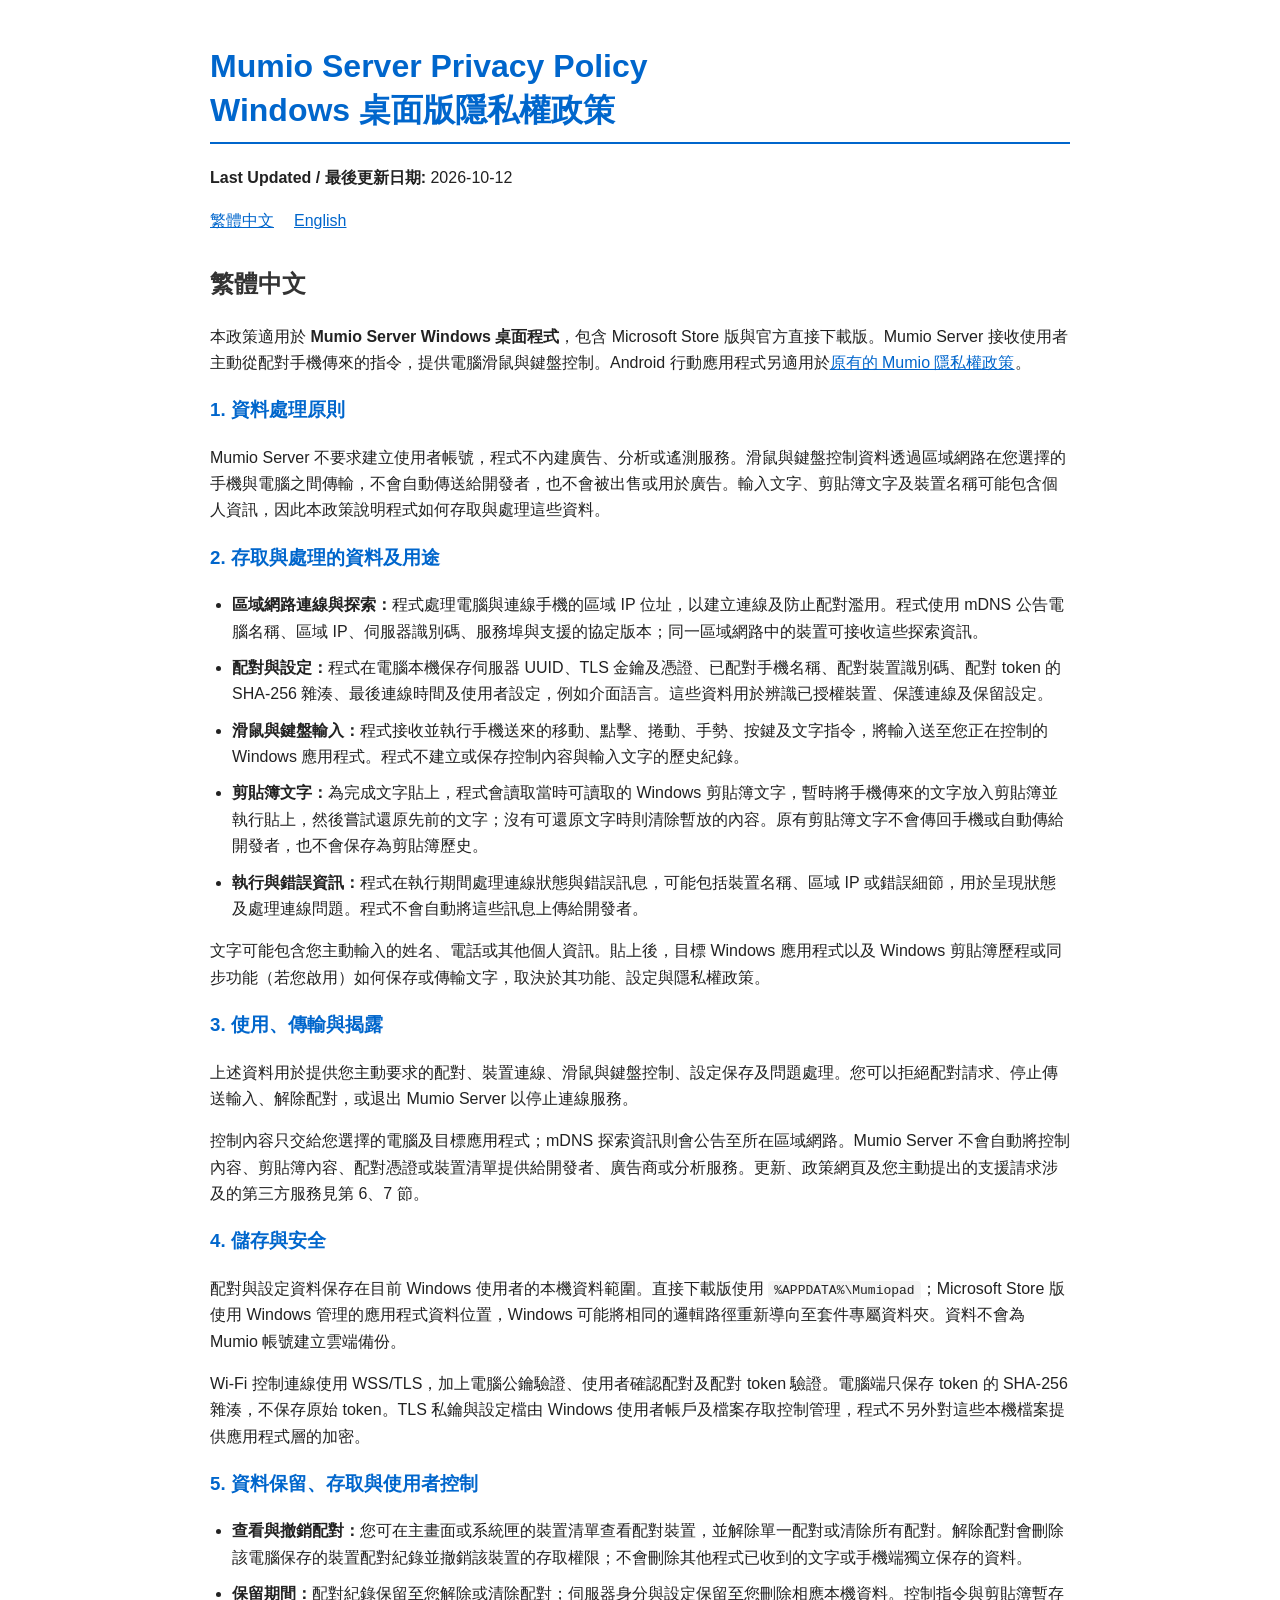
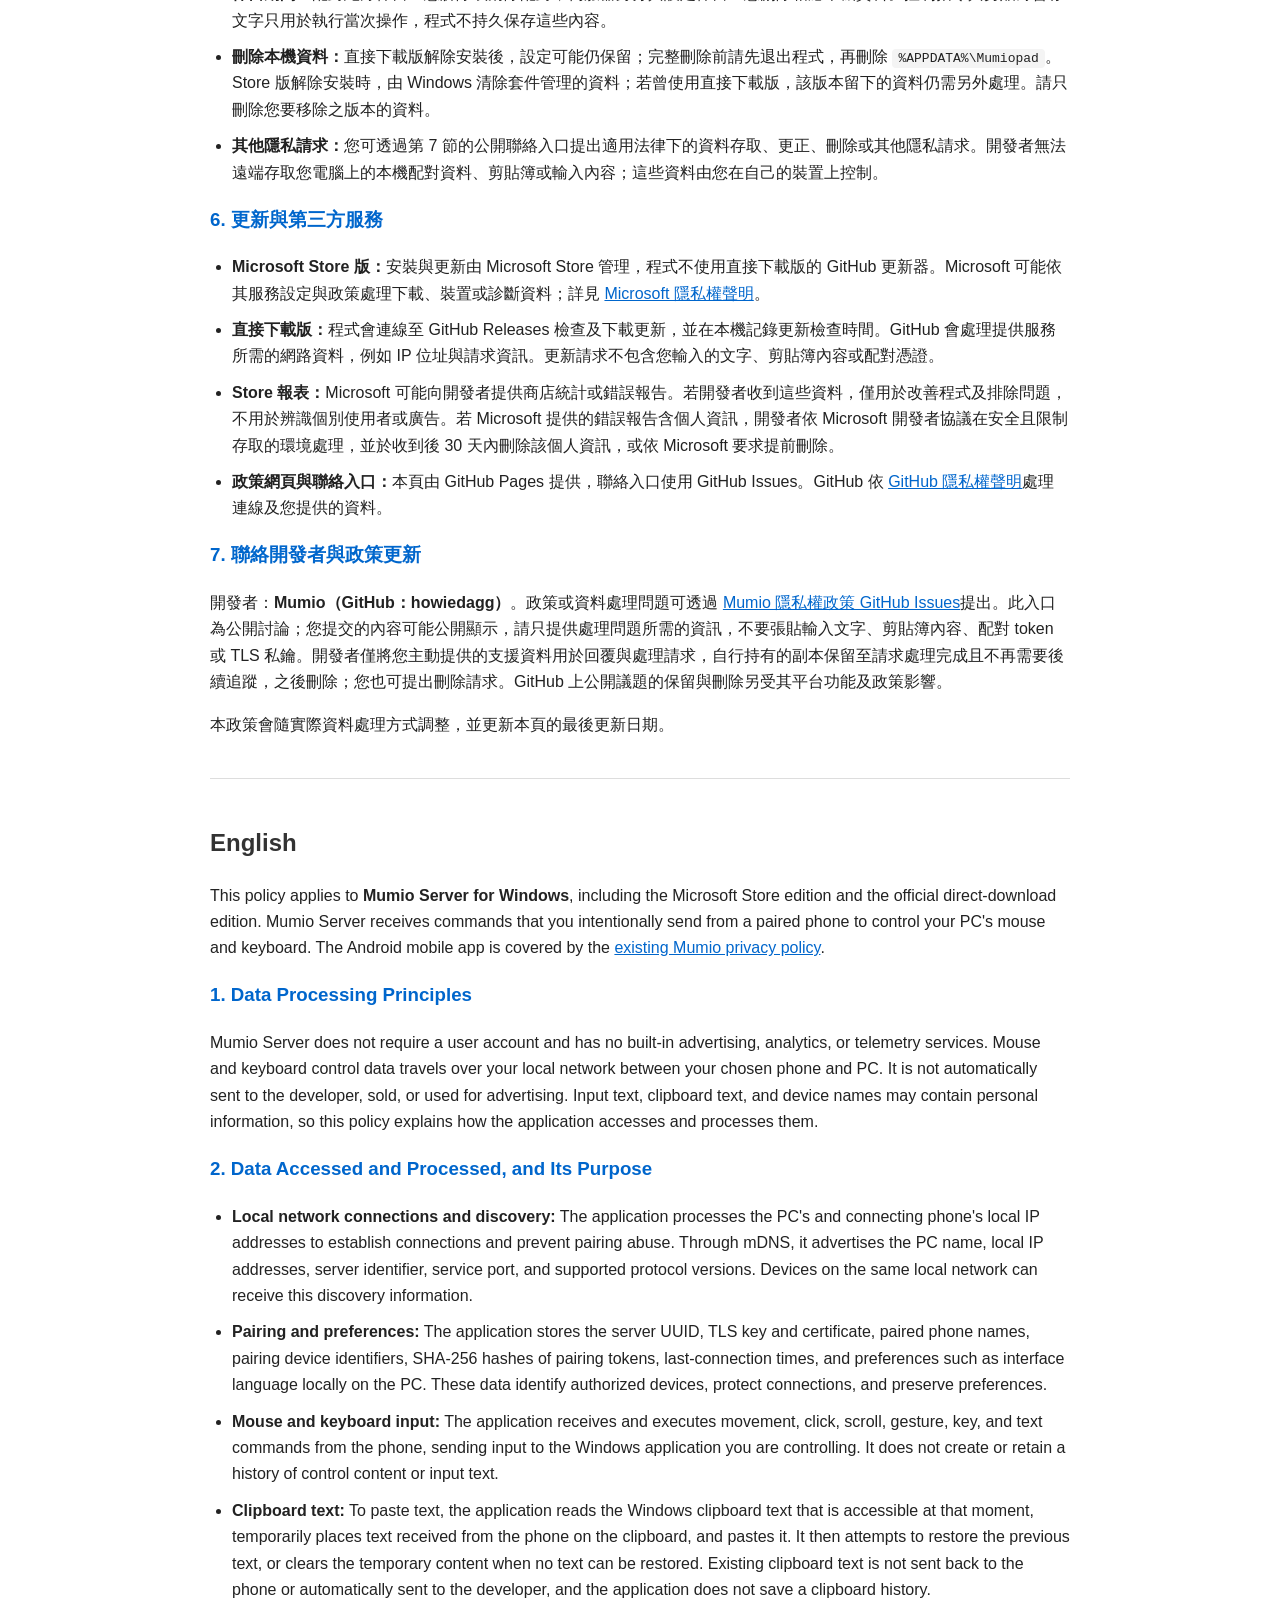
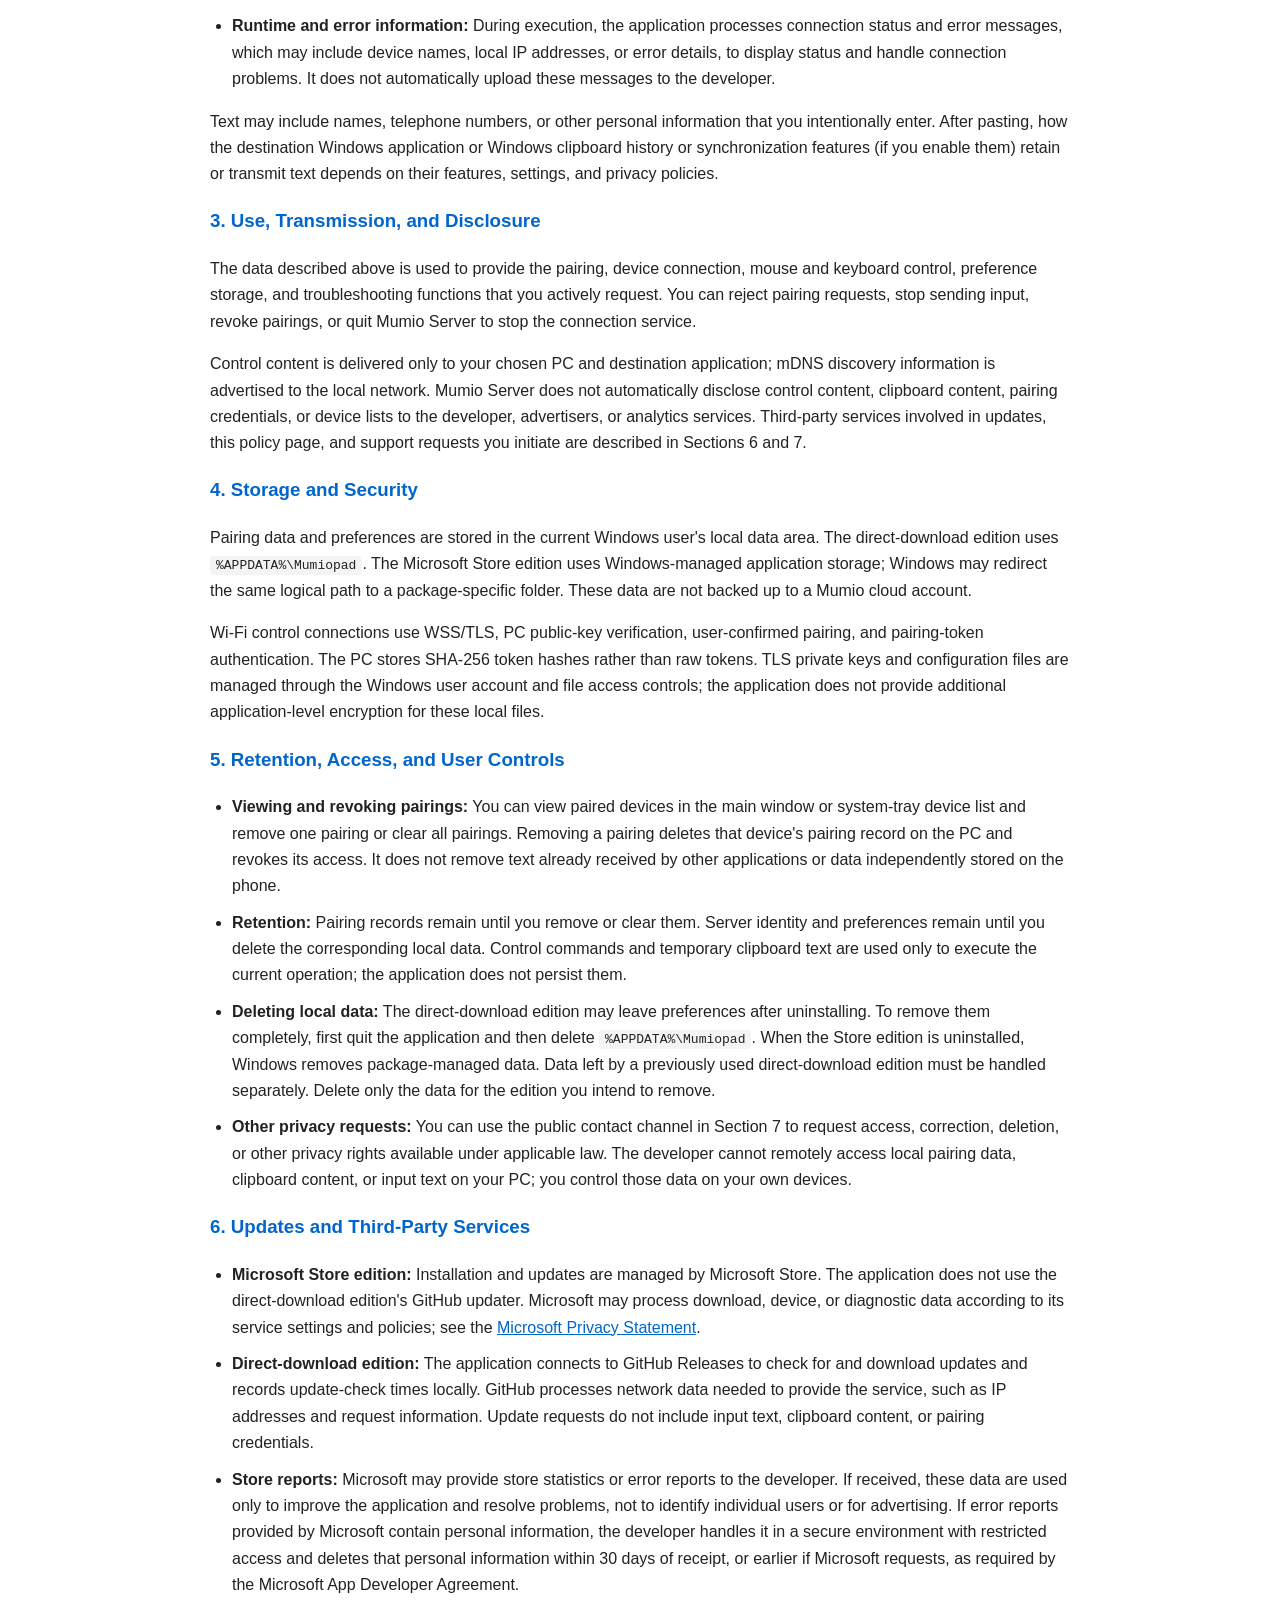
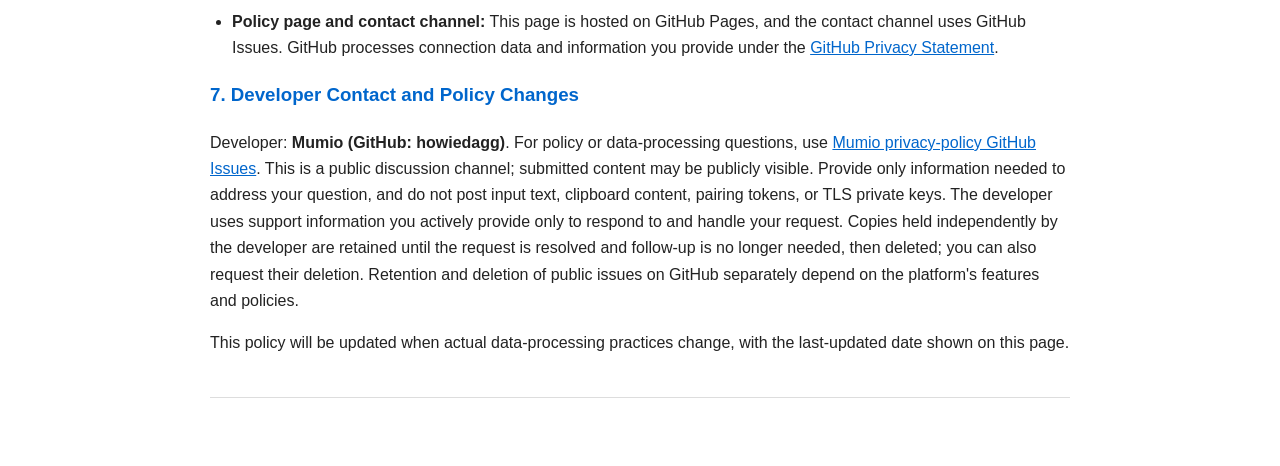
==== windows.html @ ada6849e "新增 Windows 桌面版專屬隱私權政策" ====
<!DOCTYPE html>
<html lang="zh-TW">
<head>
    <meta charset="UTF-8">
    <meta name="viewport" content="width=device-width, initial-scale=1.0">
    <meta name="description" content="Privacy policy for Mumio Server, the Windows wireless touchpad and keyboard companion. Mumio Server Windows 桌面版隱私權政策。">
    <title>Mumio Server Privacy Policy / Windows 桌面版隱私權政策</title>
    <style>
        :root { color-scheme: light dark; --background: #fff; --text: #222; --heading: #333; --accent: #0066cc; --border: #ddd; --code: #f4f4f4; }
        @media (prefers-color-scheme: dark) { :root { --background: #15171a; --text: #e5e7eb; --heading: #f3f4f6; --accent: #8ab4ff; --border: #42464d; --code: #252932; } }
        body { font-family: -apple-system, BlinkMacSystemFont, "Segoe UI", Roboto, Helvetica, Arial, sans-serif; line-height: 1.65; max-width: 860px; margin: 0 auto; padding: 24px; background: var(--background); color: var(--text); overflow-wrap: anywhere; }
        h1 { color: var(--accent); border-bottom: 2px solid var(--accent); padding-bottom: 10px; line-height: 1.35; }
        h2 { color: var(--heading); margin-top: 30px; }
        h3 { color: var(--accent); }
        section { margin-bottom: 44px; padding-bottom: 24px; border-bottom: 1px solid var(--border); }
        code { background: var(--code); padding: 2px 6px; border-radius: 4px; }
        ul { padding-left: 22px; }
        li { margin-bottom: 10px; }
        a { color: var(--accent); }
        a:focus-visible { outline: 2px solid var(--accent); outline-offset: 4px; }
        nav a + a { margin-left: 20px; }
        @media (max-width: 480px) { body { padding: 16px; } h1 { font-size: 1.75rem; } }
    </style>
</head>
<body>
    <header>
        <h1>Mumio Server Privacy Policy<br>Windows 桌面版隱私權政策</h1>
        <p><strong>Last Updated / 最後更新日期:</strong> <time datetime="2026-10-12">2026-10-12</time></p>
        <nav aria-label="Language / 語言"><a href="#zh-TW" lang="zh-TW">繁體中文</a><a href="#en" lang="en">English</a></nav>
    </header>
    <main>
        <section lang="zh-TW" aria-labelledby="zh-TW">
            <h2 id="zh-TW">繁體中文</h2>
            <p>本政策適用於 <strong>Mumio Server Windows 桌面程式</strong>，包含 Microsoft Store 版與官方直接下載版。Mumio Server 接收使用者主動從配對手機傳來的指令，提供電腦滑鼠與鍵盤控制。Android 行動應用程式另適用於<a href="index.html">原有的 Mumio 隱私權政策</a>。</p>

            <h3>1. 資料處理原則</h3>
            <p>Mumio Server 不要求建立使用者帳號，程式不內建廣告、分析或遙測服務。滑鼠與鍵盤控制資料透過區域網路在您選擇的手機與電腦之間傳輸，不會自動傳送給開發者，也不會被出售或用於廣告。輸入文字、剪貼簿文字及裝置名稱可能包含個人資訊，因此本政策說明程式如何存取與處理這些資料。</p>

            <h3>2. 存取與處理的資料及用途</h3>
            <ul>
                <li><strong>區域網路連線與探索：</strong>程式處理電腦與連線手機的區域 IP 位址，以建立連線及防止配對濫用。程式使用 mDNS 公告電腦名稱、區域 IP、伺服器識別碼、服務埠與支援的協定版本；同一區域網路中的裝置可接收這些探索資訊。</li>
                <li><strong>配對與設定：</strong>程式在電腦本機保存伺服器 UUID、TLS 金鑰及憑證、已配對手機名稱、配對裝置識別碼、配對 token 的 SHA-256 雜湊、最後連線時間及使用者設定，例如介面語言。這些資料用於辨識已授權裝置、保護連線及保留設定。</li>
                <li><strong>滑鼠與鍵盤輸入：</strong>程式接收並執行手機送來的移動、點擊、捲動、手勢、按鍵及文字指令，將輸入送至您正在控制的 Windows 應用程式。程式不建立或保存控制內容與輸入文字的歷史紀錄。</li>
                <li><strong>剪貼簿文字：</strong>為完成文字貼上，程式會讀取當時可讀取的 Windows 剪貼簿文字，暫時將手機傳來的文字放入剪貼簿並執行貼上，然後嘗試還原先前的文字；沒有可還原文字時則清除暫放的內容。原有剪貼簿文字不會傳回手機或自動傳給開發者，也不會保存為剪貼簿歷史。</li>
                <li><strong>執行與錯誤資訊：</strong>程式在執行期間處理連線狀態與錯誤訊息，可能包括裝置名稱、區域 IP 或錯誤細節，用於呈現狀態及處理連線問題。程式不會自動將這些訊息上傳給開發者。</li>
            </ul>
            <p>文字可能包含您主動輸入的姓名、電話或其他個人資訊。貼上後，目標 Windows 應用程式以及 Windows 剪貼簿歷程或同步功能（若您啟用）如何保存或傳輸文字，取決於其功能、設定與隱私權政策。</p>

            <h3>3. 使用、傳輸與揭露</h3>
            <p>上述資料用於提供您主動要求的配對、裝置連線、滑鼠與鍵盤控制、設定保存及問題處理。您可以拒絕配對請求、停止傳送輸入、解除配對，或退出 Mumio Server 以停止連線服務。</p>
            <p>控制內容只交給您選擇的電腦及目標應用程式；mDNS 探索資訊則會公告至所在區域網路。Mumio Server 不會自動將控制內容、剪貼簿內容、配對憑證或裝置清單提供給開發者、廣告商或分析服務。更新、政策網頁及您主動提出的支援請求涉及的第三方服務見第 6、7 節。</p>

            <h3>4. 儲存與安全</h3>
            <p>配對與設定資料保存在目前 Windows 使用者的本機資料範圍。直接下載版使用 <code>%APPDATA%\Mumiopad</code>；Microsoft Store 版使用 Windows 管理的應用程式資料位置，Windows 可能將相同的邏輯路徑重新導向至套件專屬資料夾。資料不會為 Mumio 帳號建立雲端備份。</p>
            <p>Wi-Fi 控制連線使用 WSS/TLS，加上電腦公鑰驗證、使用者確認配對及配對 token 驗證。電腦端只保存 token 的 SHA-256 雜湊，不保存原始 token。TLS 私鑰與設定檔由 Windows 使用者帳戶及檔案存取控制管理，程式不另外對這些本機檔案提供應用程式層的加密。</p>

            <h3>5. 資料保留、存取與使用者控制</h3>
            <ul>
                <li><strong>查看與撤銷配對：</strong>您可在主畫面或系統匣的裝置清單查看配對裝置，並解除單一配對或清除所有配對。解除配對會刪除該電腦保存的裝置配對紀錄並撤銷該裝置的存取權限；不會刪除其他程式已收到的文字或手機端獨立保存的資料。</li>
                <li><strong>保留期間：</strong>配對紀錄保留至您解除或清除配對；伺服器身分與設定保留至您刪除相應本機資料。控制指令與剪貼簿暫存文字只用於執行當次操作，程式不持久保存這些內容。</li>
                <li><strong>刪除本機資料：</strong>直接下載版解除安裝後，設定可能仍保留；完整刪除前請先退出程式，再刪除 <code>%APPDATA%\Mumiopad</code>。Store 版解除安裝時，由 Windows 清除套件管理的資料；若曾使用直接下載版，該版本留下的資料仍需另外處理。請只刪除您要移除之版本的資料。</li>
                <li><strong>其他隱私請求：</strong>您可透過第 7 節的公開聯絡入口提出適用法律下的資料存取、更正、刪除或其他隱私請求。開發者無法遠端存取您電腦上的本機配對資料、剪貼簿或輸入內容；這些資料由您在自己的裝置上控制。</li>
            </ul>

            <h3>6. 更新與第三方服務</h3>
            <ul>
                <li><strong>Microsoft Store 版：</strong>安裝與更新由 Microsoft Store 管理，程式不使用直接下載版的 GitHub 更新器。Microsoft 可能依其服務設定與政策處理下載、裝置或診斷資料；詳見 <a href="https://privacy.microsoft.com/privacystatement">Microsoft 隱私權聲明</a>。</li>
                <li><strong>直接下載版：</strong>程式會連線至 GitHub Releases 檢查及下載更新，並在本機記錄更新檢查時間。GitHub 會處理提供服務所需的網路資料，例如 IP 位址與請求資訊。更新請求不包含您輸入的文字、剪貼簿內容或配對憑證。</li>
                <li><strong>Store 報表：</strong>Microsoft 可能向開發者提供商店統計或錯誤報告。若開發者收到這些資料，僅用於改善程式及排除問題，不用於辨識個別使用者或廣告。若 Microsoft 提供的錯誤報告含個人資訊，開發者依 Microsoft 開發者協議在安全且限制存取的環境處理，並於收到後 30 天內刪除該個人資訊，或依 Microsoft 要求提前刪除。</li>
                <li><strong>政策網頁與聯絡入口：</strong>本頁由 GitHub Pages 提供，聯絡入口使用 GitHub Issues。GitHub 依 <a href="https://docs.github.com/en/site-policy/privacy-policies/github-general-privacy-statement">GitHub 隱私權聲明</a>處理連線及您提供的資料。</li>
            </ul>

            <h3>7. 聯絡開發者與政策更新</h3>
            <p>開發者：<strong>Mumio（GitHub：howiedagg）</strong>。政策或資料處理問題可透過 <a href="https://github.com/howiedagg/mumiopad-privacy-policy/issues">Mumio 隱私權政策 GitHub Issues</a>提出。此入口為公開討論；您提交的內容可能公開顯示，請只提供處理問題所需的資訊，不要張貼輸入文字、剪貼簿內容、配對 token 或 TLS 私鑰。開發者僅將您主動提供的支援資料用於回覆與處理請求，自行持有的副本保留至請求處理完成且不再需要後續追蹤，之後刪除；您也可提出刪除請求。GitHub 上公開議題的保留與刪除另受其平台功能及政策影響。</p>
            <p>本政策會隨實際資料處理方式調整，並更新本頁的最後更新日期。</p>
        </section>

        <section lang="en" aria-labelledby="en">
            <h2 id="en">English</h2>
            <p>This policy applies to <strong>Mumio Server for Windows</strong>, including the Microsoft Store edition and the official direct-download edition. Mumio Server receives commands that you intentionally send from a paired phone to control your PC's mouse and keyboard. The Android mobile app is covered by the <a href="index.html">existing Mumio privacy policy</a>.</p>

            <h3>1. Data Processing Principles</h3>
            <p>Mumio Server does not require a user account and has no built-in advertising, analytics, or telemetry services. Mouse and keyboard control data travels over your local network between your chosen phone and PC. It is not automatically sent to the developer, sold, or used for advertising. Input text, clipboard text, and device names may contain personal information, so this policy explains how the application accesses and processes them.</p>

            <h3>2. Data Accessed and Processed, and Its Purpose</h3>
            <ul>
                <li><strong>Local network connections and discovery:</strong> The application processes the PC's and connecting phone's local IP addresses to establish connections and prevent pairing abuse. Through mDNS, it advertises the PC name, local IP addresses, server identifier, service port, and supported protocol versions. Devices on the same local network can receive this discovery information.</li>
                <li><strong>Pairing and preferences:</strong> The application stores the server UUID, TLS key and certificate, paired phone names, pairing device identifiers, SHA-256 hashes of pairing tokens, last-connection times, and preferences such as interface language locally on the PC. These data identify authorized devices, protect connections, and preserve preferences.</li>
                <li><strong>Mouse and keyboard input:</strong> The application receives and executes movement, click, scroll, gesture, key, and text commands from the phone, sending input to the Windows application you are controlling. It does not create or retain a history of control content or input text.</li>
                <li><strong>Clipboard text:</strong> To paste text, the application reads the Windows clipboard text that is accessible at that moment, temporarily places text received from the phone on the clipboard, and pastes it. It then attempts to restore the previous text, or clears the temporary content when no text can be restored. Existing clipboard text is not sent back to the phone or automatically sent to the developer, and the application does not save a clipboard history.</li>
                <li><strong>Runtime and error information:</strong> During execution, the application processes connection status and error messages, which may include device names, local IP addresses, or error details, to display status and handle connection problems. It does not automatically upload these messages to the developer.</li>
            </ul>
            <p>Text may include names, telephone numbers, or other personal information that you intentionally enter. After pasting, how the destination Windows application or Windows clipboard history or synchronization features (if you enable them) retain or transmit text depends on their features, settings, and privacy policies.</p>

            <h3>3. Use, Transmission, and Disclosure</h3>
            <p>The data described above is used to provide the pairing, device connection, mouse and keyboard control, preference storage, and troubleshooting functions that you actively request. You can reject pairing requests, stop sending input, revoke pairings, or quit Mumio Server to stop the connection service.</p>
            <p>Control content is delivered only to your chosen PC and destination application; mDNS discovery information is advertised to the local network. Mumio Server does not automatically disclose control content, clipboard content, pairing credentials, or device lists to the developer, advertisers, or analytics services. Third-party services involved in updates, this policy page, and support requests you initiate are described in Sections 6 and 7.</p>

            <h3>4. Storage and Security</h3>
            <p>Pairing data and preferences are stored in the current Windows user's local data area. The direct-download edition uses <code>%APPDATA%\Mumiopad</code>. The Microsoft Store edition uses Windows-managed application storage; Windows may redirect the same logical path to a package-specific folder. These data are not backed up to a Mumio cloud account.</p>
            <p>Wi-Fi control connections use WSS/TLS, PC public-key verification, user-confirmed pairing, and pairing-token authentication. The PC stores SHA-256 token hashes rather than raw tokens. TLS private keys and configuration files are managed through the Windows user account and file access controls; the application does not provide additional application-level encryption for these local files.</p>

            <h3>5. Retention, Access, and User Controls</h3>
            <ul>
                <li><strong>Viewing and revoking pairings:</strong> You can view paired devices in the main window or system-tray device list and remove one pairing or clear all pairings. Removing a pairing deletes that device's pairing record on the PC and revokes its access. It does not remove text already received by other applications or data independently stored on the phone.</li>
                <li><strong>Retention:</strong> Pairing records remain until you remove or clear them. Server identity and preferences remain until you delete the corresponding local data. Control commands and temporary clipboard text are used only to execute the current operation; the application does not persist them.</li>
                <li><strong>Deleting local data:</strong> The direct-download edition may leave preferences after uninstalling. To remove them completely, first quit the application and then delete <code>%APPDATA%\Mumiopad</code>. When the Store edition is uninstalled, Windows removes package-managed data. Data left by a previously used direct-download edition must be handled separately. Delete only the data for the edition you intend to remove.</li>
                <li><strong>Other privacy requests:</strong> You can use the public contact channel in Section 7 to request access, correction, deletion, or other privacy rights available under applicable law. The developer cannot remotely access local pairing data, clipboard content, or input text on your PC; you control those data on your own devices.</li>
            </ul>

            <h3>6. Updates and Third-Party Services</h3>
            <ul>
                <li><strong>Microsoft Store edition:</strong> Installation and updates are managed by Microsoft Store. The application does not use the direct-download edition's GitHub updater. Microsoft may process download, device, or diagnostic data according to its service settings and policies; see the <a href="https://privacy.microsoft.com/privacystatement">Microsoft Privacy Statement</a>.</li>
                <li><strong>Direct-download edition:</strong> The application connects to GitHub Releases to check for and download updates and records update-check times locally. GitHub processes network data needed to provide the service, such as IP addresses and request information. Update requests do not include input text, clipboard content, or pairing credentials.</li>
                <li><strong>Store reports:</strong> Microsoft may provide store statistics or error reports to the developer. If received, these data are used only to improve the application and resolve problems, not to identify individual users or for advertising. If error reports provided by Microsoft contain personal information, the developer handles it in a secure environment with restricted access and deletes that personal information within 30 days of receipt, or earlier if Microsoft requests, as required by the Microsoft App Developer Agreement.</li>
                <li><strong>Policy page and contact channel:</strong> This page is hosted on GitHub Pages, and the contact channel uses GitHub Issues. GitHub processes connection data and information you provide under the <a href="https://docs.github.com/en/site-policy/privacy-policies/github-general-privacy-statement">GitHub Privacy Statement</a>.</li>
            </ul>

            <h3>7. Developer Contact and Policy Changes</h3>
            <p>Developer: <strong>Mumio (GitHub: howiedagg)</strong>. For policy or data-processing questions, use <a href="https://github.com/howiedagg/mumiopad-privacy-policy/issues">Mumio privacy-policy GitHub Issues</a>. This is a public discussion channel; submitted content may be publicly visible. Provide only information needed to address your question, and do not post input text, clipboard content, pairing tokens, or TLS private keys. The developer uses support information you actively provide only to respond to and handle your request. Copies held independently by the developer are retained until the request is resolved and follow-up is no longer needed, then deleted; you can also request their deletion. Retention and deletion of public issues on GitHub separately depend on the platform's features and policies.</p>
            <p>This policy will be updated when actual data-processing practices change, with the last-updated date shown on this page.</p>
        </section>
    </main>
</body>
</html>
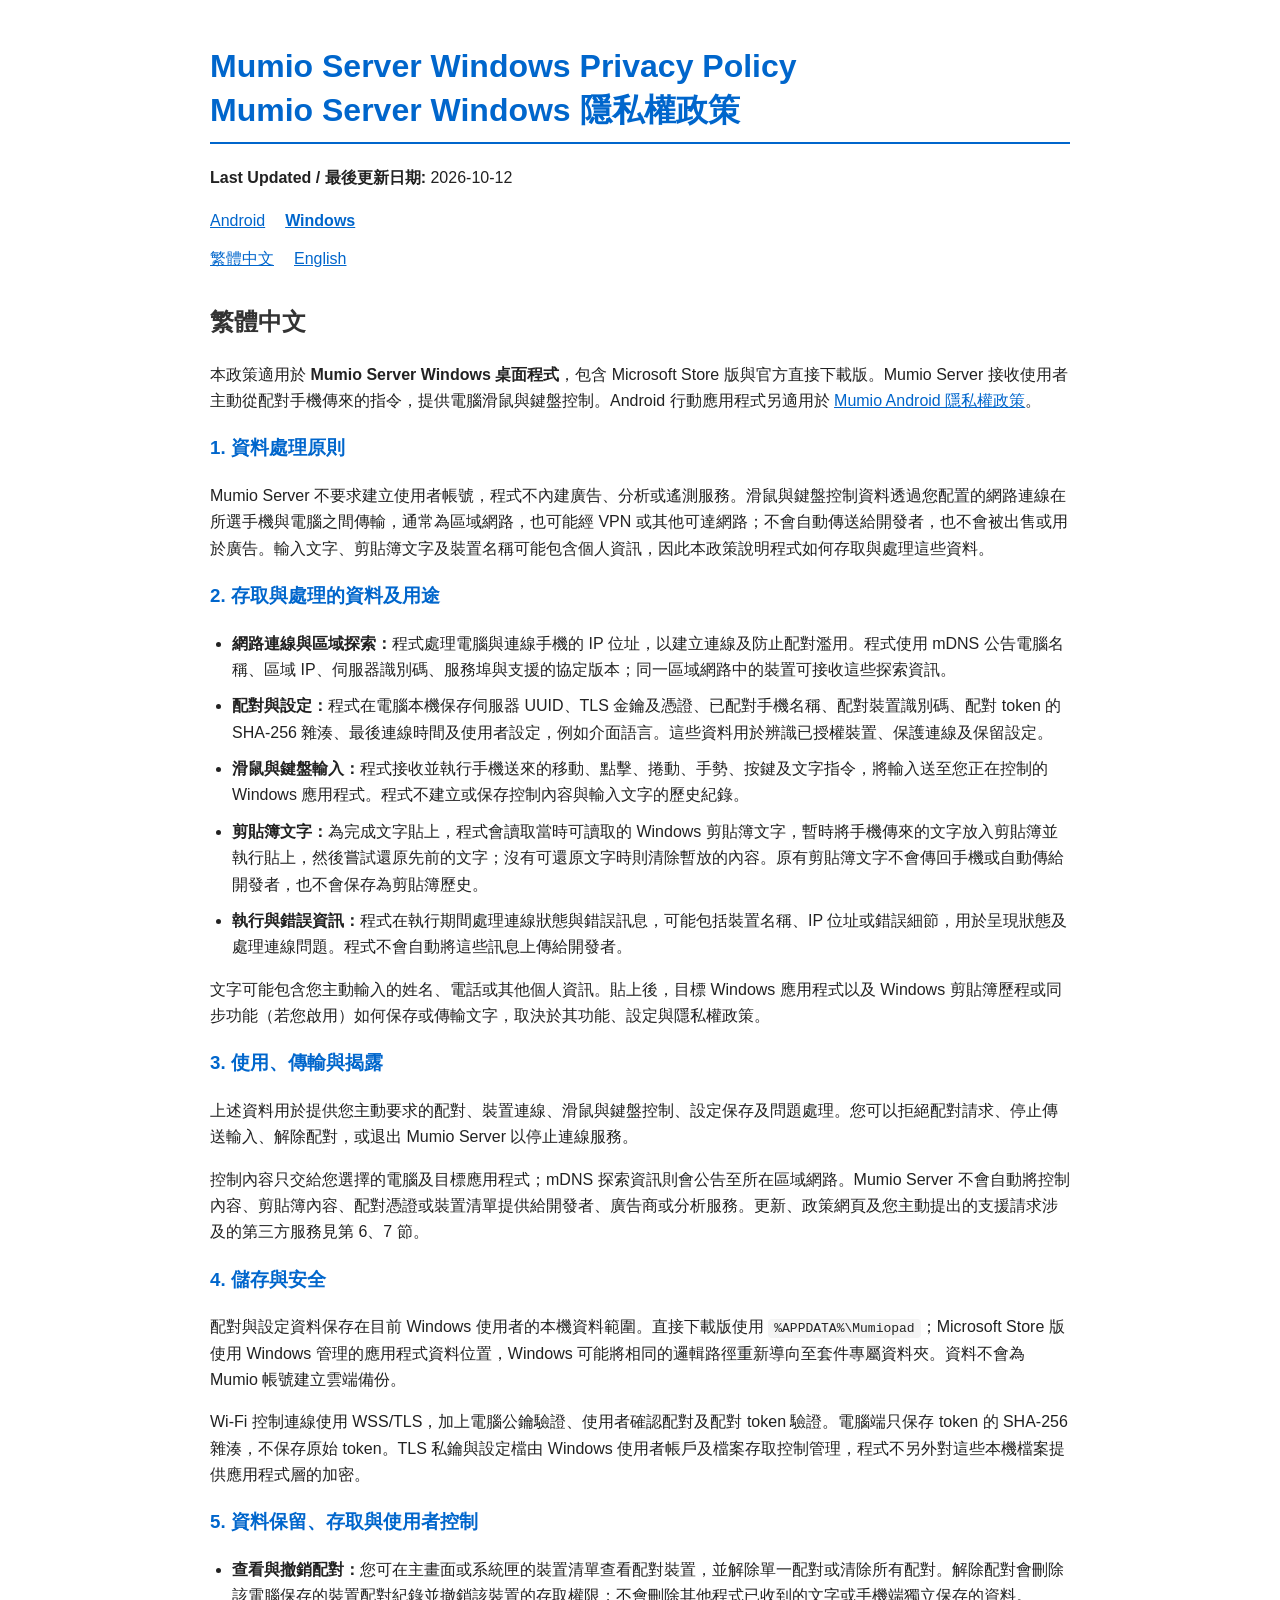
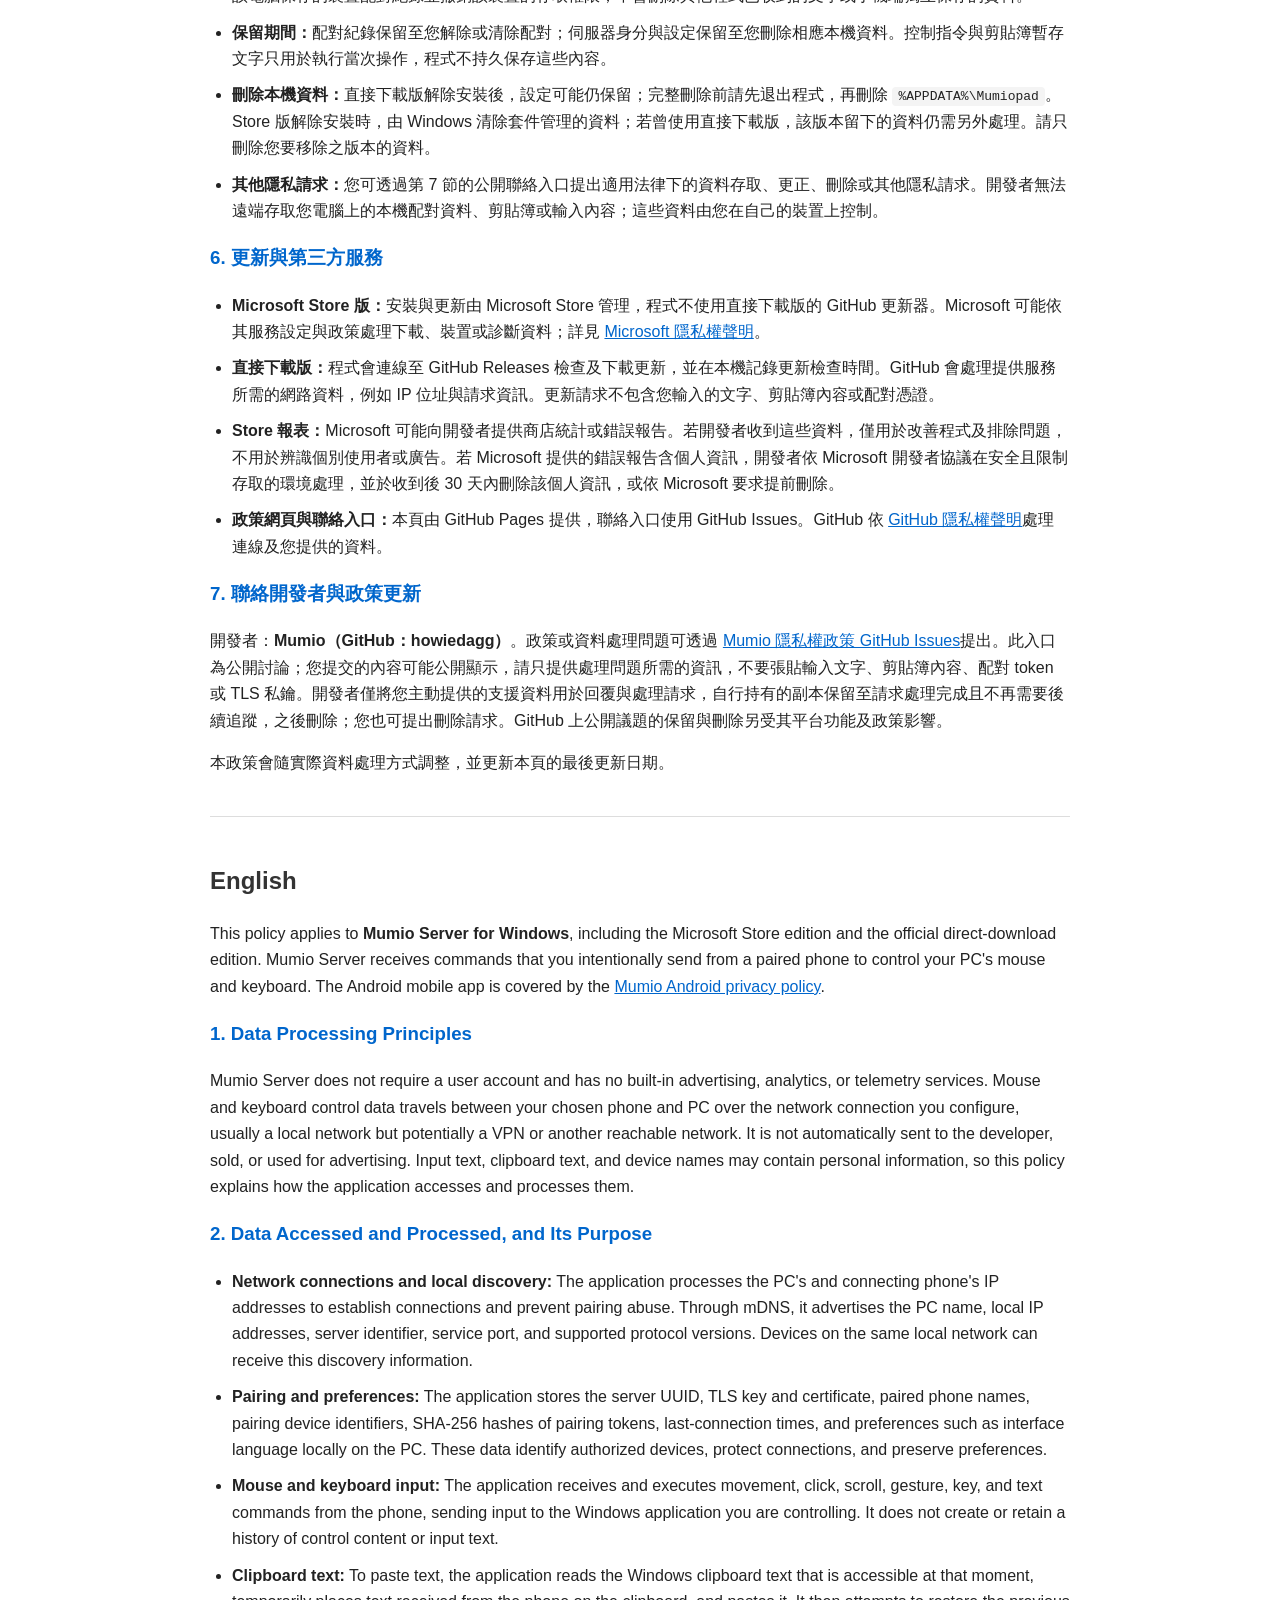
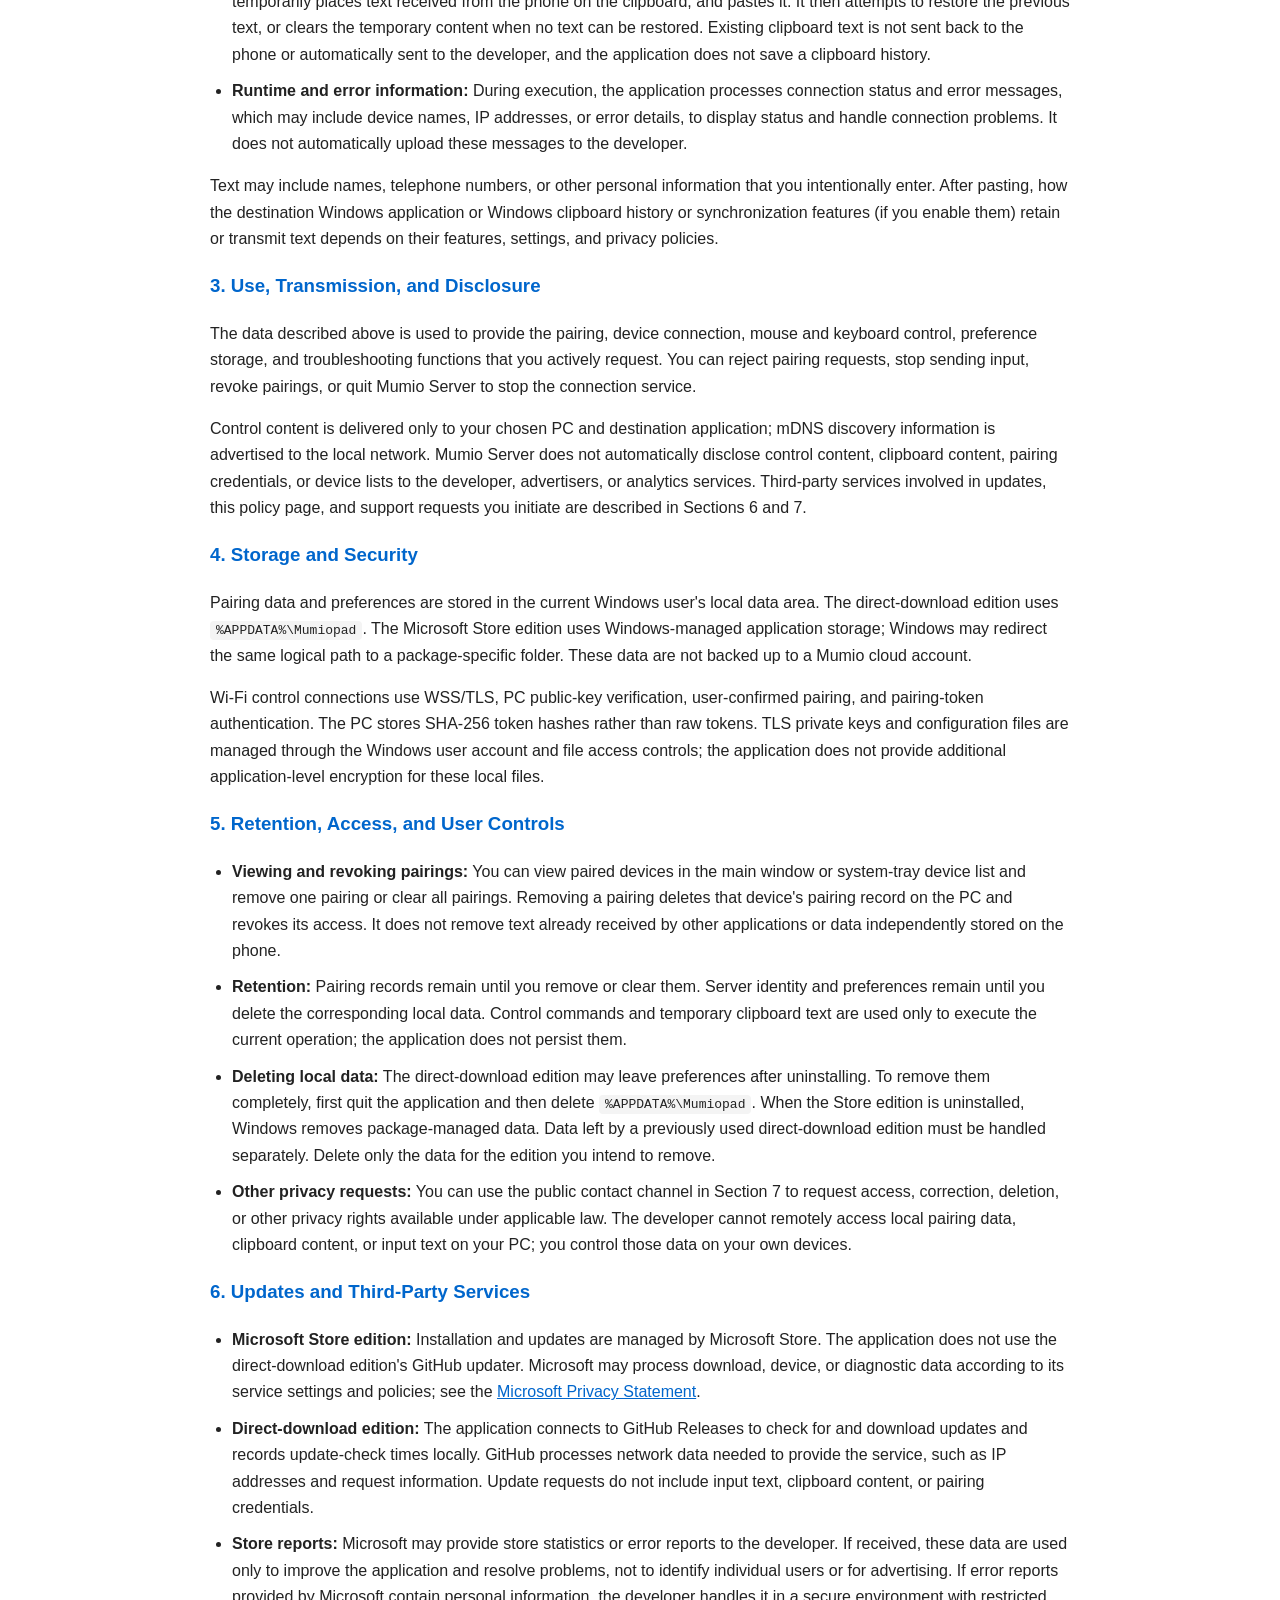
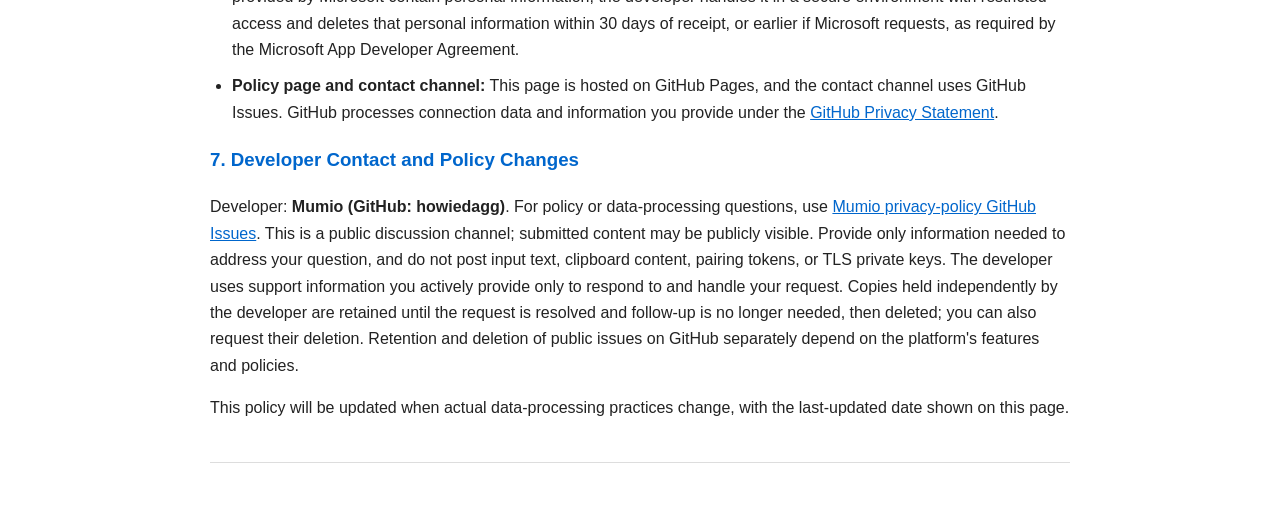
==== commit c7c1b330: "新增 Windows 桌面版專屬隱私權政策" ====
--- a/windows.html
+++ b/windows.html
@@ -4,45 +4,31 @@
     <meta charset="UTF-8">
     <meta name="viewport" content="width=device-width, initial-scale=1.0">
     <meta name="description" content="Privacy policy for Mumio Server, the Windows wireless touchpad and keyboard companion. Mumio Server Windows 桌面版隱私權政策。">
-    <title>Mumio Server Privacy Policy / Windows 桌面版隱私權政策</title>
-    <style>
-        :root { color-scheme: light dark; --background: #fff; --text: #222; --heading: #333; --accent: #0066cc; --border: #ddd; --code: #f4f4f4; }
-        @media (prefers-color-scheme: dark) { :root { --background: #15171a; --text: #e5e7eb; --heading: #f3f4f6; --accent: #8ab4ff; --border: #42464d; --code: #252932; } }
-        body { font-family: -apple-system, BlinkMacSystemFont, "Segoe UI", Roboto, Helvetica, Arial, sans-serif; line-height: 1.65; max-width: 860px; margin: 0 auto; padding: 24px; background: var(--background); color: var(--text); overflow-wrap: anywhere; }
-        h1 { color: var(--accent); border-bottom: 2px solid var(--accent); padding-bottom: 10px; line-height: 1.35; }
-        h2 { color: var(--heading); margin-top: 30px; }
-        h3 { color: var(--accent); }
-        section { margin-bottom: 44px; padding-bottom: 24px; border-bottom: 1px solid var(--border); }
-        code { background: var(--code); padding: 2px 6px; border-radius: 4px; }
-        ul { padding-left: 22px; }
-        li { margin-bottom: 10px; }
-        a { color: var(--accent); }
-        a:focus-visible { outline: 2px solid var(--accent); outline-offset: 4px; }
-        nav a + a { margin-left: 20px; }
-        @media (max-width: 480px) { body { padding: 16px; } h1 { font-size: 1.75rem; } }
-    </style>
+    <title>Mumio Server Windows Privacy Policy / Mumio Server Windows 隱私權政策</title>
+    <link rel="stylesheet" href="policy.css">
 </head>
 <body>
     <header>
-        <h1>Mumio Server Privacy Policy<br>Windows 桌面版隱私權政策</h1>
+        <h1>Mumio Server Windows Privacy Policy<br>Mumio Server Windows 隱私權政策</h1>
         <p><strong>Last Updated / 最後更新日期:</strong> <time datetime="2026-10-12">2026-10-12</time></p>
+        <nav aria-label="Policies / 政策"><a href="index.html">Android</a><a href="windows.html" aria-current="page">Windows</a></nav>
         <nav aria-label="Language / 語言"><a href="#zh-TW" lang="zh-TW">繁體中文</a><a href="#en" lang="en">English</a></nav>
     </header>
     <main>
         <section lang="zh-TW" aria-labelledby="zh-TW">
             <h2 id="zh-TW">繁體中文</h2>
-            <p>本政策適用於 <strong>Mumio Server Windows 桌面程式</strong>，包含 Microsoft Store 版與官方直接下載版。Mumio Server 接收使用者主動從配對手機傳來的指令，提供電腦滑鼠與鍵盤控制。Android 行動應用程式另適用於<a href="index.html">原有的 Mumio 隱私權政策</a>。</p>
+            <p>本政策適用於 <strong>Mumio Server Windows 桌面程式</strong>，包含 Microsoft Store 版與官方直接下載版。Mumio Server 接收使用者主動從配對手機傳來的指令，提供電腦滑鼠與鍵盤控制。Android 行動應用程式另適用於 <a href="index.html">Mumio Android 隱私權政策</a>。</p>
 
             <h3>1. 資料處理原則</h3>
-            <p>Mumio Server 不要求建立使用者帳號，程式不內建廣告、分析或遙測服務。滑鼠與鍵盤控制資料透過區域網路在您選擇的手機與電腦之間傳輸，不會自動傳送給開發者，也不會被出售或用於廣告。輸入文字、剪貼簿文字及裝置名稱可能包含個人資訊，因此本政策說明程式如何存取與處理這些資料。</p>
+            <p>Mumio Server 不要求建立使用者帳號，程式不內建廣告、分析或遙測服務。滑鼠與鍵盤控制資料透過您配置的網路連線在所選手機與電腦之間傳輸，通常為區域網路，也可能經 VPN 或其他可達網路；不會自動傳送給開發者，也不會被出售或用於廣告。輸入文字、剪貼簿文字及裝置名稱可能包含個人資訊，因此本政策說明程式如何存取與處理這些資料。</p>
 
             <h3>2. 存取與處理的資料及用途</h3>
             <ul>
-                <li><strong>區域網路連線與探索：</strong>程式處理電腦與連線手機的區域 IP 位址，以建立連線及防止配對濫用。程式使用 mDNS 公告電腦名稱、區域 IP、伺服器識別碼、服務埠與支援的協定版本；同一區域網路中的裝置可接收這些探索資訊。</li>
+                <li><strong>網路連線與區域探索：</strong>程式處理電腦與連線手機的 IP 位址，以建立連線及防止配對濫用。程式使用 mDNS 公告電腦名稱、區域 IP、伺服器識別碼、服務埠與支援的協定版本；同一區域網路中的裝置可接收這些探索資訊。</li>
                 <li><strong>配對與設定：</strong>程式在電腦本機保存伺服器 UUID、TLS 金鑰及憑證、已配對手機名稱、配對裝置識別碼、配對 token 的 SHA-256 雜湊、最後連線時間及使用者設定，例如介面語言。這些資料用於辨識已授權裝置、保護連線及保留設定。</li>
                 <li><strong>滑鼠與鍵盤輸入：</strong>程式接收並執行手機送來的移動、點擊、捲動、手勢、按鍵及文字指令，將輸入送至您正在控制的 Windows 應用程式。程式不建立或保存控制內容與輸入文字的歷史紀錄。</li>
                 <li><strong>剪貼簿文字：</strong>為完成文字貼上，程式會讀取當時可讀取的 Windows 剪貼簿文字，暫時將手機傳來的文字放入剪貼簿並執行貼上，然後嘗試還原先前的文字；沒有可還原文字時則清除暫放的內容。原有剪貼簿文字不會傳回手機或自動傳給開發者，也不會保存為剪貼簿歷史。</li>
-                <li><strong>執行與錯誤資訊：</strong>程式在執行期間處理連線狀態與錯誤訊息，可能包括裝置名稱、區域 IP 或錯誤細節，用於呈現狀態及處理連線問題。程式不會自動將這些訊息上傳給開發者。</li>
+                <li><strong>執行與錯誤資訊：</strong>程式在執行期間處理連線狀態與錯誤訊息，可能包括裝置名稱、IP 位址或錯誤細節，用於呈現狀態及處理連線問題。程式不會自動將這些訊息上傳給開發者。</li>
             </ul>
             <p>文字可能包含您主動輸入的姓名、電話或其他個人資訊。貼上後，目標 Windows 應用程式以及 Windows 剪貼簿歷程或同步功能（若您啟用）如何保存或傳輸文字，取決於其功能、設定與隱私權政策。</p>
 
@@ -77,18 +63,18 @@
 
         <section lang="en" aria-labelledby="en">
             <h2 id="en">English</h2>
-            <p>This policy applies to <strong>Mumio Server for Windows</strong>, including the Microsoft Store edition and the official direct-download edition. Mumio Server receives commands that you intentionally send from a paired phone to control your PC's mouse and keyboard. The Android mobile app is covered by the <a href="index.html">existing Mumio privacy policy</a>.</p>
+            <p>This policy applies to <strong>Mumio Server for Windows</strong>, including the Microsoft Store edition and the official direct-download edition. Mumio Server receives commands that you intentionally send from a paired phone to control your PC's mouse and keyboard. The Android mobile app is covered by the <a href="index.html">Mumio Android privacy policy</a>.</p>
 
             <h3>1. Data Processing Principles</h3>
-            <p>Mumio Server does not require a user account and has no built-in advertising, analytics, or telemetry services. Mouse and keyboard control data travels over your local network between your chosen phone and PC. It is not automatically sent to the developer, sold, or used for advertising. Input text, clipboard text, and device names may contain personal information, so this policy explains how the application accesses and processes them.</p>
+            <p>Mumio Server does not require a user account and has no built-in advertising, analytics, or telemetry services. Mouse and keyboard control data travels between your chosen phone and PC over the network connection you configure, usually a local network but potentially a VPN or another reachable network. It is not automatically sent to the developer, sold, or used for advertising. Input text, clipboard text, and device names may contain personal information, so this policy explains how the application accesses and processes them.</p>
 
             <h3>2. Data Accessed and Processed, and Its Purpose</h3>
             <ul>
-                <li><strong>Local network connections and discovery:</strong> The application processes the PC's and connecting phone's local IP addresses to establish connections and prevent pairing abuse. Through mDNS, it advertises the PC name, local IP addresses, server identifier, service port, and supported protocol versions. Devices on the same local network can receive this discovery information.</li>
+                <li><strong>Network connections and local discovery:</strong> The application processes the PC's and connecting phone's IP addresses to establish connections and prevent pairing abuse. Through mDNS, it advertises the PC name, local IP addresses, server identifier, service port, and supported protocol versions. Devices on the same local network can receive this discovery information.</li>
                 <li><strong>Pairing and preferences:</strong> The application stores the server UUID, TLS key and certificate, paired phone names, pairing device identifiers, SHA-256 hashes of pairing tokens, last-connection times, and preferences such as interface language locally on the PC. These data identify authorized devices, protect connections, and preserve preferences.</li>
                 <li><strong>Mouse and keyboard input:</strong> The application receives and executes movement, click, scroll, gesture, key, and text commands from the phone, sending input to the Windows application you are controlling. It does not create or retain a history of control content or input text.</li>
                 <li><strong>Clipboard text:</strong> To paste text, the application reads the Windows clipboard text that is accessible at that moment, temporarily places text received from the phone on the clipboard, and pastes it. It then attempts to restore the previous text, or clears the temporary content when no text can be restored. Existing clipboard text is not sent back to the phone or automatically sent to the developer, and the application does not save a clipboard history.</li>
-                <li><strong>Runtime and error information:</strong> During execution, the application processes connection status and error messages, which may include device names, local IP addresses, or error details, to display status and handle connection problems. It does not automatically upload these messages to the developer.</li>
+                <li><strong>Runtime and error information:</strong> During execution, the application processes connection status and error messages, which may include device names, IP addresses, or error details, to display status and handle connection problems. It does not automatically upload these messages to the developer.</li>
             </ul>
             <p>Text may include names, telephone numbers, or other personal information that you intentionally enter. After pasting, how the destination Windows application or Windows clipboard history or synchronization features (if you enable them) retain or transmit text depends on their features, settings, and privacy policies.</p>
 
--- a/policy.css
+++ b/policy.css
@@ -0,0 +1,48 @@
+:root {
+    color-scheme: light dark;
+    --background: #fff;
+    --text: #222;
+    --heading: #333;
+    --accent: #0066cc;
+    --border: #ddd;
+    --code: #f4f4f4;
+}
+
+@media (prefers-color-scheme: dark) {
+    :root {
+        --background: #15171a;
+        --text: #e5e7eb;
+        --heading: #f3f4f6;
+        --accent: #8ab4ff;
+        --border: #42464d;
+        --code: #252932;
+    }
+}
+
+body {
+    font-family: -apple-system, BlinkMacSystemFont, "Segoe UI", Roboto, Helvetica, Arial, sans-serif;
+    line-height: 1.65;
+    max-width: 860px;
+    margin: 0 auto;
+    padding: 24px;
+    background: var(--background);
+    color: var(--text);
+    overflow-wrap: anywhere;
+}
+
+h1 { color: var(--accent); border-bottom: 2px solid var(--accent); padding-bottom: 10px; line-height: 1.35; }
+h2 { color: var(--heading); margin-top: 30px; scroll-margin-top: 16px; }
+h3 { color: var(--accent); }
+section { margin-bottom: 44px; padding-bottom: 24px; border-bottom: 1px solid var(--border); }
+code { background: var(--code); padding: 2px 6px; border-radius: 4px; }
+ul { padding-left: 22px; }
+li { margin-bottom: 10px; }
+a { color: var(--accent); }
+a:focus-visible { outline: 2px solid var(--accent); outline-offset: 4px; }
+nav { display: flex; flex-wrap: wrap; gap: 8px 20px; margin-top: 12px; }
+a[aria-current="page"] { font-weight: 700; }
+
+@media (max-width: 480px) {
+    body { padding: 16px; }
+    h1 { font-size: 1.5rem; }
+}
